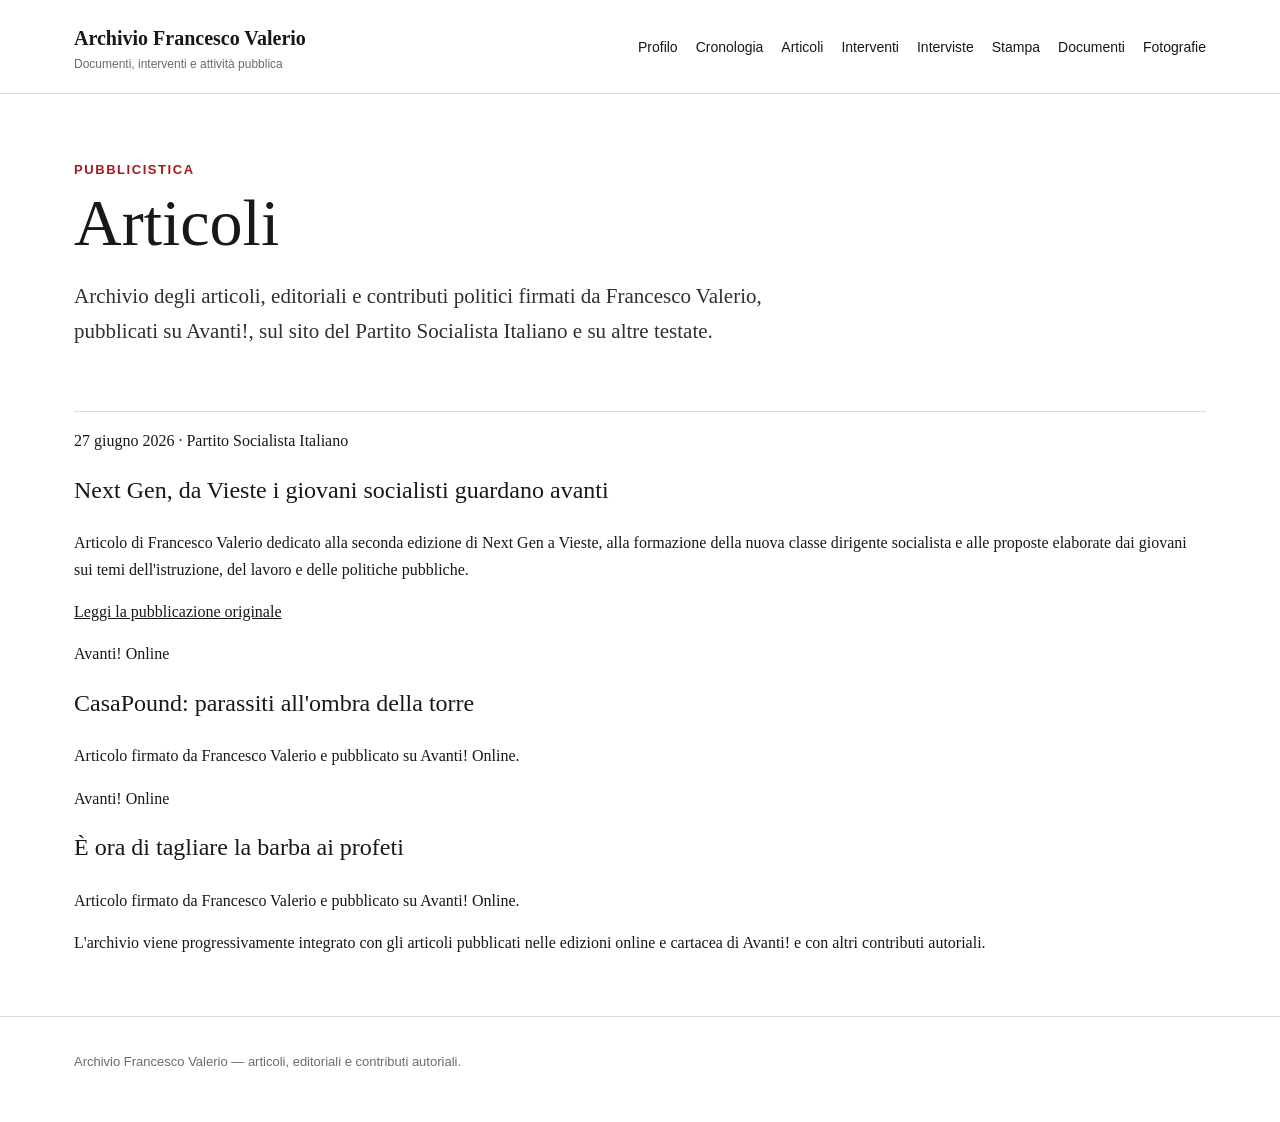
==== articoli/index.html @ 6c4c5256 "Create Francesco Valerio article archive" ====
<!DOCTYPE html>
<html lang="it">

<head>
  <meta charset="UTF-8">
  <meta name="viewport" content="width=device-width, initial-scale=1.0">

  <title>Articoli di Francesco Valerio | Archivio</title>

  <meta name="description"
        content="Archivio degli articoli, editoriali e contributi politici firmati da Francesco Valerio.">

  <meta name="robots" content="noindex,nofollow">

  <link rel="canonical"
        href="https://francescovalerioarchivio.github.io/articoli/">

  <meta property="og:title"
        content="Articoli di Francesco Valerio">

  <meta property="og:description"
        content="Articoli, editoriali e contributi politici firmati da Francesco Valerio.">

  <meta property="og:image"
        content="https://francescovalerioarchivio.github.io/assets/images/francesco-valerio.jpg">

  <link rel="stylesheet" href="/assets/css/style.css?v=6">

  <script type="application/ld+json">
  {
    "@context": "https://schema.org",
    "@type": "CollectionPage",
    "name": "Articoli di Francesco Valerio",
    "url": "https://francescovalerioarchivio.github.io/articoli/",
    "about": {
      "@type": "Person",
      "name": "Francesco Valerio",
      "url": "https://francescovalerioarchivio.github.io/profilo/"
    }
  }
  </script>

</head>

<body>

<header class="site-header">
  <div class="header-inner">

    <a class="brand" href="/">
      <strong>Archivio Francesco Valerio</strong>
      <span>Documenti, interventi e attività pubblica</span>
    </a>

    <nav aria-label="Navigazione principale">
      <a href="/profilo/">Profilo</a>
      <a href="/cronologia/">Cronologia</a>
      <a href="/articoli/">Articoli</a>
      <a href="/interventi/">Interventi</a>
      <a href="/interviste/">Interviste</a>
      <a href="/stampa/">Stampa</a>
      <a href="/documenti/">Documenti</a>
      <a href="/fotografie/">Fotografie</a>
    </nav>

  </div>
</header>

<main>

<section class="page-header">

  <p class="eyebrow">Pubblicistica</p>

  <h1>Articoli</h1>

  <p class="hero-description">
    Archivio degli articoli, editoriali e contributi politici
    firmati da Francesco Valerio, pubblicati su Avanti!,
    sul sito del Partito Socialista Italiano e su altre testate.
  </p>

</section>


<section class="article-archive">

  <article class="article-entry">

    <p class="article-meta">
      27 giugno 2026 · Partito Socialista Italiano
    </p>

    <h2>
      Next Gen, da Vieste i giovani socialisti guardano avanti
    </h2>

    <p>
      Articolo di Francesco Valerio dedicato alla seconda edizione
      di Next Gen a Vieste, alla formazione della nuova classe dirigente
      socialista e alle proposte elaborate dai giovani sui temi
      dell'istruzione, del lavoro e delle politiche pubbliche.
    </p>

    <a class="source-link"
       href="https://www.partitosocialista.it/next-gen-da-vieste-i-giovani-socialisti-guardano-avanti/"
       target="_blank"
       rel="noopener">
      Leggi la pubblicazione originale
    </a>

  </article>


  <article class="article-entry">

    <p class="article-meta">
      Avanti! Online
    </p>

    <h2>
      CasaPound: parassiti all'ombra della torre
    </h2>

    <p>
      Articolo firmato da Francesco Valerio e pubblicato
      su Avanti! Online.
    </p>

  </article>


  <article class="article-entry">

    <p class="article-meta">
      Avanti! Online
    </p>

    <h2>
      È ora di tagliare la barba ai profeti
    </h2>

    <p>
      Articolo firmato da Francesco Valerio e pubblicato
      su Avanti! Online.
    </p>

  </article>

</section>


<section class="article-note">

  <p>
    L'archivio viene progressivamente integrato con gli articoli
    pubblicati nelle edizioni online e cartacea di Avanti!
    e con altri contributi autoriali.
  </p>

</section>

</main>


<footer>

  <div class="footer-inner">
    Archivio Francesco Valerio — articoli, editoriali e contributi autoriali.
  </div>

</footer>

</body>
</html>
---- assets/css/style.css ----
:root {
  --rosso: #a71920;
  --nero: #181818;
  --testo: #303030;
  --grigio: #6b6b6b;
  --chiaro: #f7f6f3;
  --bordo: #dedbd5;
  --bianco: #ffffff;
  --max: 1180px;
}

* {
  box-sizing: border-box;
}

html {
  scroll-behavior: smooth;
}

body {
  margin: 0;
  background: var(--bianco);
  color: var(--nero);
  font-family: Georgia, "Times New Roman", serif;
  line-height: 1.65;
}

a {
  color: inherit;
}

img {
  max-width: 100%;
  display: block;
}

.site-header {
  background: var(--bianco);
  border-bottom: 1px solid var(--bordo);
}

.header-inner {
  max-width: var(--max);
  margin: 0 auto;
  padding: 22px 24px;
  display: flex;
  justify-content: space-between;
  align-items: center;
  gap: 30px;
}

.brand {
  text-decoration: none;
}

.brand strong {
  display: block;
  font-size: 20px;
}

.brand span {
  display: block;
  margin-top: 2px;
  color: var(--grigio);
  font: 12px Arial, sans-serif;
}

nav {
  display: flex;
  flex-wrap: wrap;
  gap: 18px;
}

nav a {
  text-decoration: none;
  font: 14px Arial, sans-serif;
}

nav a:hover {
  color: var(--rosso);
}

main {
  max-width: var(--max);
  margin: 0 auto;
  padding: 0 24px;
}

.hero {
  padding: 82px 0 72px;
  display: grid;
  grid-template-columns: 1.3fr .7fr;
  gap: 64px;
  align-items: center;
}

.eyebrow {
  margin: 0 0 14px;
  color: var(--rosso);
  font: bold 13px Arial, sans-serif;
  letter-spacing: .12em;
  text-transform: uppercase;
}

h1 {
  margin: 0 0 24px;
  font-size: clamp(46px, 7vw, 78px);
  line-height: .97;
  font-weight: normal;
}

h2 {
  margin-top: 0;
  font-weight: normal;
}

.hero-description {
  max-width: 720px;
  color: var(--testo);
  font-size: 21px;
}

.hero-figure {
  margin: 0;
}

.hero-photo {
  width: 100%;
  aspect-ratio: 4 / 5;
  object-fit: cover;
  object-position: center top;
  display: block;
  border: 1px solid var(--bordo);
}

.hero-figure figcaption {
  margin-top: 9px;
}

.section {
  padding: 56px 0;
  border-top: 1px solid var(--bordo);
}

.section h2 {
  margin-bottom: 12px;
  font-size: 34px;
}

.section-intro {
  max-width: 760px;
  margin-bottom: 32px;
  color: var(--grigio);
}

.grid {
  display: grid;
  grid-template-columns: repeat(3, 1fr);
  gap: 18px;
}

.card {
  min-height: 180px;
  padding: 26px;
  border: 1px solid var(--bordo);
  text-decoration: none;
}

.card:hover {
  border-color: var(--rosso);
}

.card h3 {
  margin: 0 0 10px;
  font-size: 22px;
  font-weight: normal;
}

.card p {
  margin: 0;
  color: var(--grigio);
  font: 14px/1.55 Arial, sans-serif;
}

.page-header {
  padding: 68px 0 42px;
  border-bottom: 1px solid var(--bordo);
}

.page-header h1 {
  font-size: clamp(42px, 6vw, 66px);
}

.page-content {
  max-width: 820px;
  padding: 46px 0 70px;
}

.page-content p,
.page-content li {
  font-size: 18px;
}

.meta {
  color: var(--grigio);
  font: 14px Arial, sans-serif;
}

footer {
  margin-top: 60px;
  border-top: 1px solid var(--bordo);
}

.footer-inner {
  max-width: var(--max);
  margin: 0 auto;
  padding: 35px 24px 50px;
  color: var(--grigio);
  font: 13px/1.5 Arial, sans-serif;
}

.profile-figure {
  margin: 0 0 38px;
}

.profile-photo {
  width: 100%;
  max-width: 520px;
  aspect-ratio: 4 / 5;
  object-fit: cover;
  object-position: center top;
  display: block;
  border: 1px solid var(--bordo);
}

.profile-figure figcaption {
  margin-top: 9px;
}

.photo-section {
  padding: 54px 0;
  border-top: 1px solid var(--bordo);
}

.photo-section-heading {
  max-width: 760px;
  margin-bottom: 32px;
}

.photo-section-heading h2 {
  margin: 0 0 10px;
  font-size: 34px;
  font-weight: normal;
}

.photo-section-heading p:not(.eyebrow) {
  margin: 0;
  color: var(--grigio);
}

.photo-grid {
  display: grid;
  grid-template-columns: repeat(2, 400px);
  gap: 42px 36px;
  justify-content: start;
}

.archive-photo img {
  width: 100%;
  max-width: 400px;
  height: auto;
  display: block;
  border: 1px solid var(--bordo);
  background: var(--chiaro);
}

.archive-photo figcaption {
  margin-top: 11px;
  color: var(--grigio);
  font: 14px/1.55 Arial, sans-serif;
}

.archive-photo figcaption strong {
  color: var(--nero);
  font-weight: 600;
}

@media (max-width: 820px) {
  .header-inner {
    display: block;
  }

  nav {
    margin-top: 20px;
  }

  .hero {
    grid-template-columns: 1fr;
    padding-top: 55px;
  }

  .grid {
    grid-template-columns: 1fr;
  }

  .photo-grid {
    grid-template-columns: 1fr;
  }

 .archive-photo img {
  width: 100%;
  max-width: 100%;
  height: auto;
}
}

/* FINAL PHOTO ARCHIVE OVERRIDE */

.photo-grid {
  display: grid;
  grid-template-columns: repeat(2, 400px);
  gap: 42px 36px;
  justify-content: start;
}

.archive-photo img {
  width: 100%;
  max-width: 400px;
  height: auto !important;
  aspect-ratio: auto !important;
  object-fit: contain !important;
  object-position: center;
  display: block;
  border: 1px solid var(--bordo);
  background: var(--chiaro);
}

@media (max-width: 820px) {
  .photo-grid {
    grid-template-columns: 1fr;
  }

  .archive-photo img {
    width: 100%;
    max-width: 100%;
    height: auto !important;
    aspect-ratio: auto !important;
    object-fit: contain !important;
  }
}
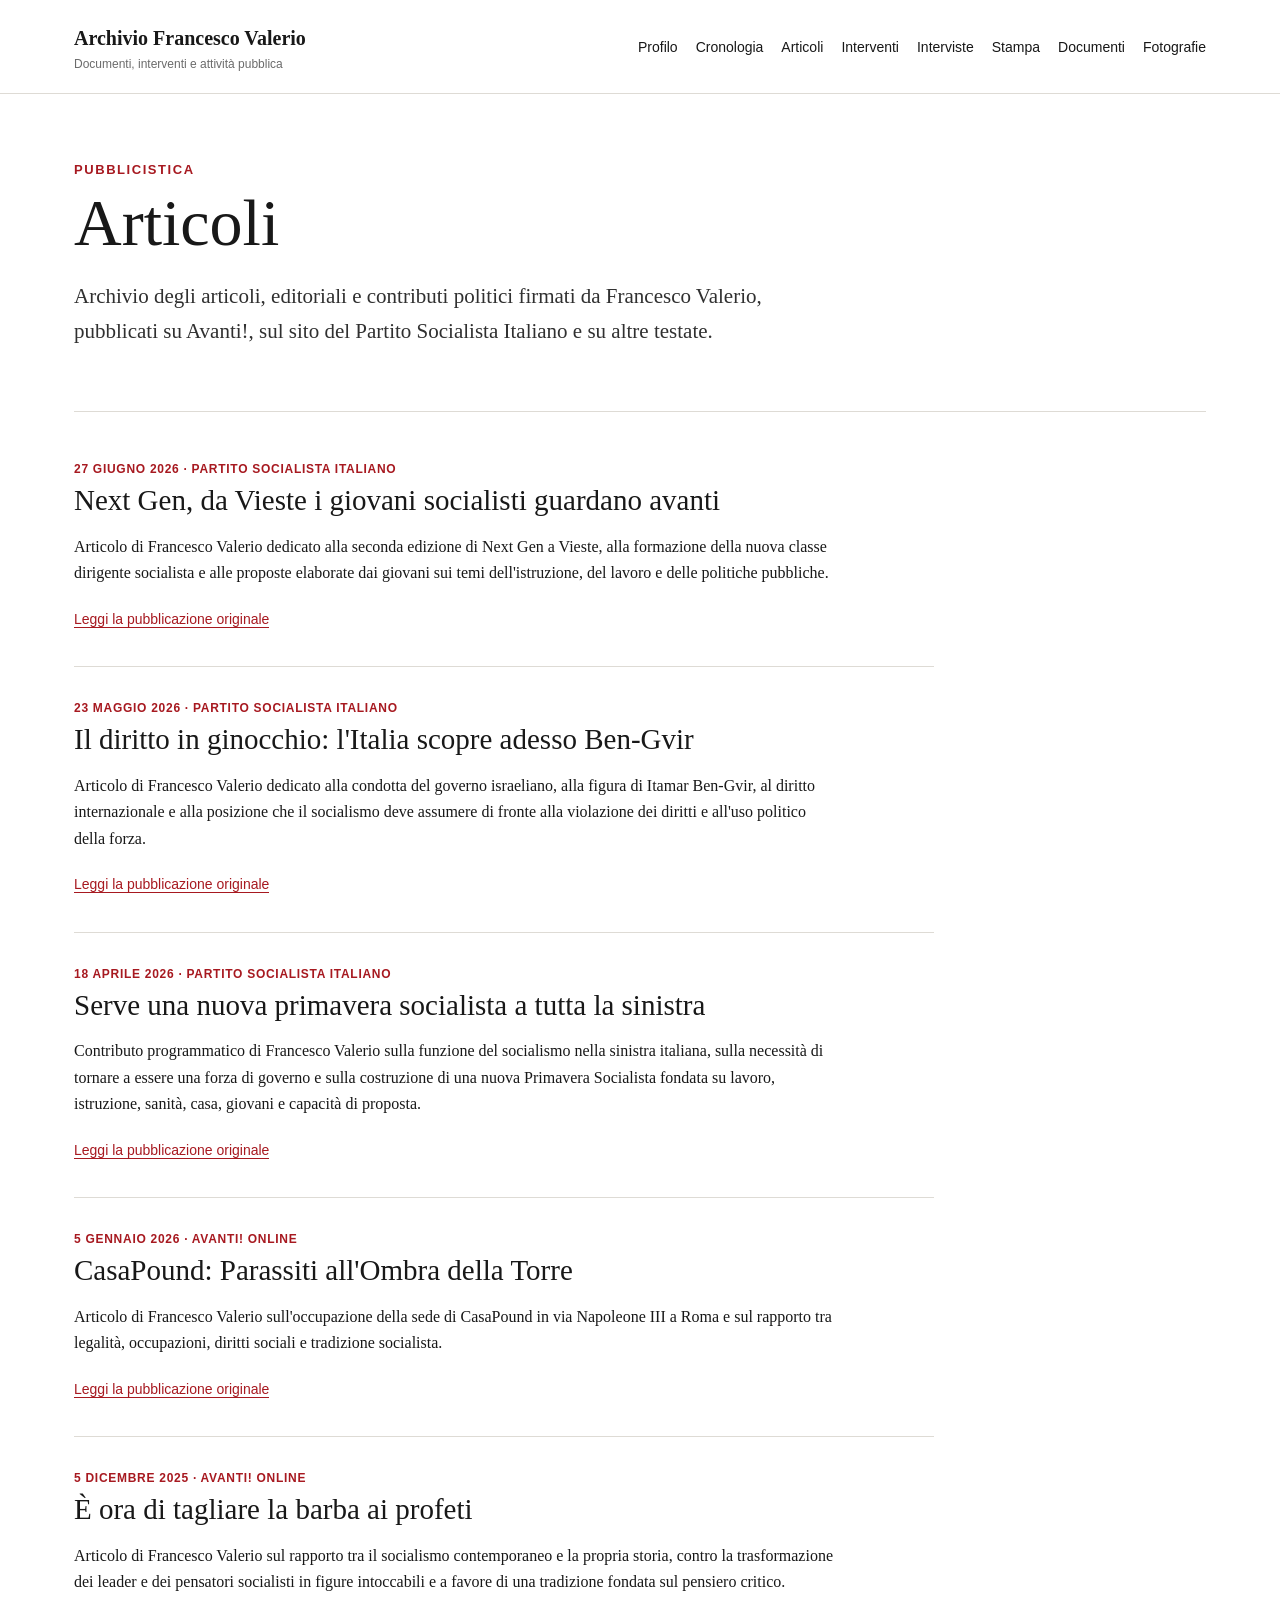
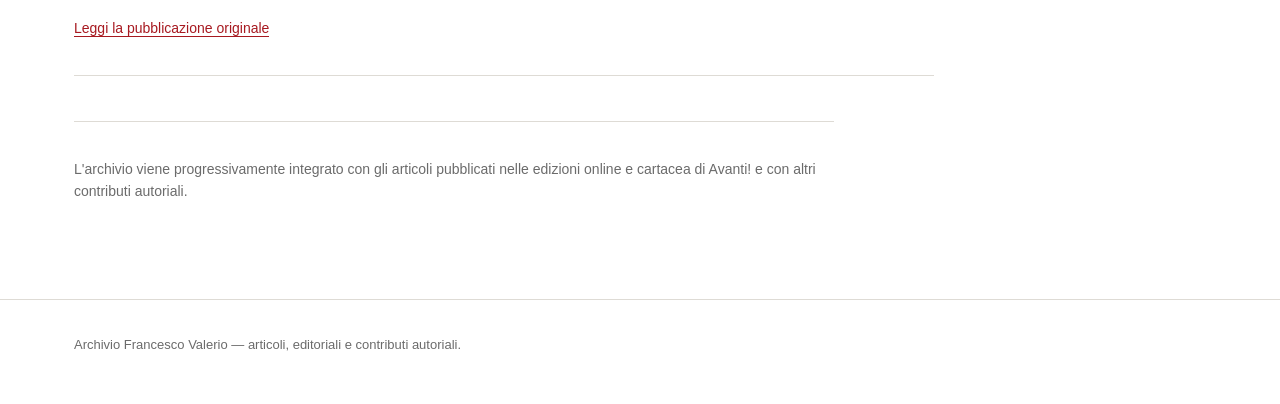
==== commit bd3ba4a6: "Complete Francesco Valerio article archive" ====
--- a/articoli/index.html
+++ b/articoli/index.html
@@ -103,37 +103,100 @@
     </p>
 
     <a class="source-link"
-       href="https://www.partitosocialista.it/next-gen-da-vieste-i-giovani-socialisti-guardano-avanti/"
-       target="_blank"
-       rel="noopener">
-      Leggi la pubblicazione originale
-    </a>
-
-  </article>
-
-
-  <article class="article-entry">
-
-    <p class="article-meta">
-      Avanti! Online
-    </p>
-
-    <h2>
-      CasaPound: parassiti all'ombra della torre
-    </h2>
-
-    <p>
-      Articolo firmato da Francesco Valerio e pubblicato
-      su Avanti! Online.
-    </p>
-
-  </article>
-
-
-  <article class="article-entry">
-
-    <p class="article-meta">
-      Avanti! Online
+       href="https://www.partitosocialista.it/next-gen-da-vieste-i-giovani-socialisti-guardano-avanti/?utm_source=chatgpt.com"
+       target="_blank"
+       rel="noopener">
+      Leggi la pubblicazione originale
+    </a>
+
+  </article>
+
+
+  <article class="article-entry">
+
+    <p class="article-meta">
+      23 maggio 2026 · Partito Socialista Italiano
+    </p>
+
+    <h2>
+      Il diritto in ginocchio: l'Italia scopre adesso Ben-Gvir
+    </h2>
+
+    <p>
+      Articolo di Francesco Valerio dedicato alla condotta del governo
+      israeliano, alla figura di Itamar Ben-Gvir, al diritto internazionale
+      e alla posizione che il socialismo deve assumere di fronte
+      alla violazione dei diritti e all'uso politico della forza.
+    </p>
+
+    <a class="source-link"
+       href="https://www.partitosocialista.it/il-diritto-in-ginocchio-litalia-scopre-adesso-ben-gvir/?utm_source=chatgpt.com"
+       target="_blank"
+       rel="noopener">
+      Leggi la pubblicazione originale
+    </a>
+
+  </article>
+
+
+  <article class="article-entry">
+
+    <p class="article-meta">
+      18 aprile 2026 · Partito Socialista Italiano
+    </p>
+
+    <h2>
+      Serve una nuova primavera socialista a tutta la sinistra
+    </h2>
+
+    <p>
+      Contributo programmatico di Francesco Valerio sulla funzione
+      del socialismo nella sinistra italiana, sulla necessità di tornare
+      a essere una forza di governo e sulla costruzione di una nuova
+      Primavera Socialista fondata su lavoro, istruzione, sanità,
+      casa, giovani e capacità di proposta.
+    </p>
+
+    <a class="source-link"
+       href="https://www.partitosocialista.it/serve-una-nuova-primavera-socialista-a-tutta-la-sinistra/?utm_source=chatgpt.com"
+       target="_blank"
+       rel="noopener">
+      Leggi la pubblicazione originale
+    </a>
+
+  </article>
+
+
+  <article class="article-entry">
+
+    <p class="article-meta">
+      5 gennaio 2026 · Avanti! Online
+    </p>
+
+    <h2>
+      CasaPound: Parassiti all'Ombra della Torre
+    </h2>
+
+    <p>
+      Articolo di Francesco Valerio sull'occupazione della sede
+      di CasaPound in via Napoleone III a Roma e sul rapporto
+      tra legalità, occupazioni, diritti sociali e tradizione socialista.
+    </p>
+
+    <a class="source-link"
+       href="https://avantionline.it/casapound-parassiti-allombra-della-torre/?utm_source=chatgpt.com"
+       target="_blank"
+       rel="noopener">
+      Leggi la pubblicazione originale
+    </a>
+
+  </article>
+
+
+  <article class="article-entry">
+
+    <p class="article-meta">
+      5 dicembre 2025 · Avanti! Online
     </p>
 
     <h2>
@@ -141,14 +204,22 @@
     </h2>
 
     <p>
-      Articolo firmato da Francesco Valerio e pubblicato
-      su Avanti! Online.
-    </p>
+      Articolo di Francesco Valerio sul rapporto tra il socialismo
+      contemporaneo e la propria storia, contro la trasformazione
+      dei leader e dei pensatori socialisti in figure intoccabili
+      e a favore di una tradizione fondata sul pensiero critico.
+    </p>
+
+    <a class="source-link"
+       href="https://avantionline.it/e-ora-di-tagliare-la-barba-ai-profeti/?utm_source=chatgpt.com"
+       target="_blank"
+       rel="noopener">
+      Leggi la pubblicazione originale
+    </a>
 
   </article>
 
 </section>
-
 
 <section class="article-note">
 
--- a/assets/css/style.css
+++ b/assets/css/style.css
@@ -348,3 +348,60 @@
     object-fit: contain !important;
   }
 }
+
+/* ARTICLE ARCHIVE */
+
+.article-archive {
+  max-width: 860px;
+  padding: 50px 0 25px;
+}
+
+.article-entry {
+  padding: 34px 0;
+  border-bottom: 1px solid var(--bordo);
+}
+
+.article-entry:first-child {
+  padding-top: 0;
+}
+
+.article-entry h2 {
+  margin: 7px 0 14px;
+  font-size: 29px;
+  line-height: 1.2;
+  font-weight: normal;
+}
+
+.article-entry p {
+  max-width: 760px;
+}
+
+.article-meta {
+  margin: 0;
+  color: var(--rosso);
+  font: bold 12px Arial, sans-serif;
+  letter-spacing: .06em;
+  text-transform: uppercase;
+}
+
+.source-link {
+  display: inline-block;
+  margin-top: 8px;
+  color: var(--rosso);
+  font: 14px Arial, sans-serif;
+  text-decoration: none;
+  border-bottom: 1px solid var(--rosso);
+}
+
+.source-link:hover {
+  opacity: .7;
+}
+
+.article-note {
+  max-width: 760px;
+  margin: 20px 0 60px;
+  padding: 22px 0;
+  color: var(--grigio);
+  border-top: 1px solid var(--bordo);
+  font: 14px/1.6 Arial, sans-serif;
+}
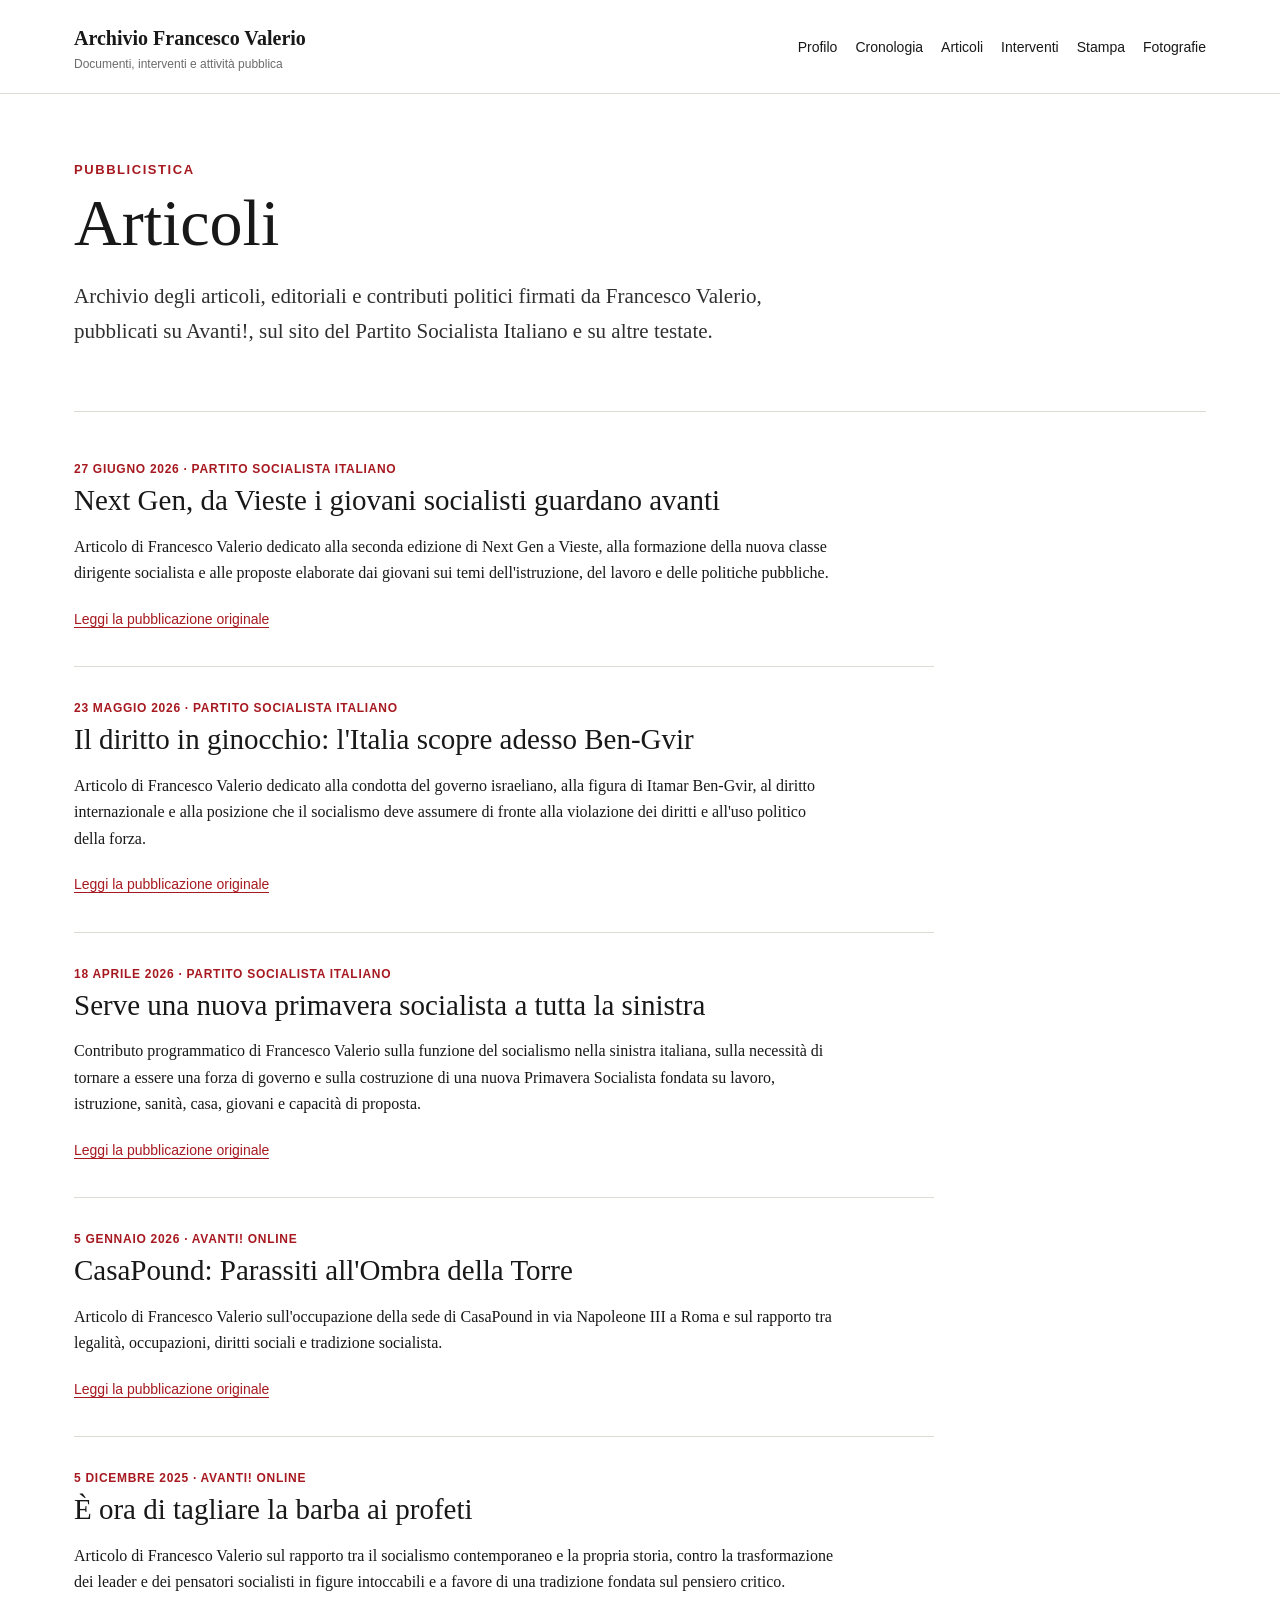
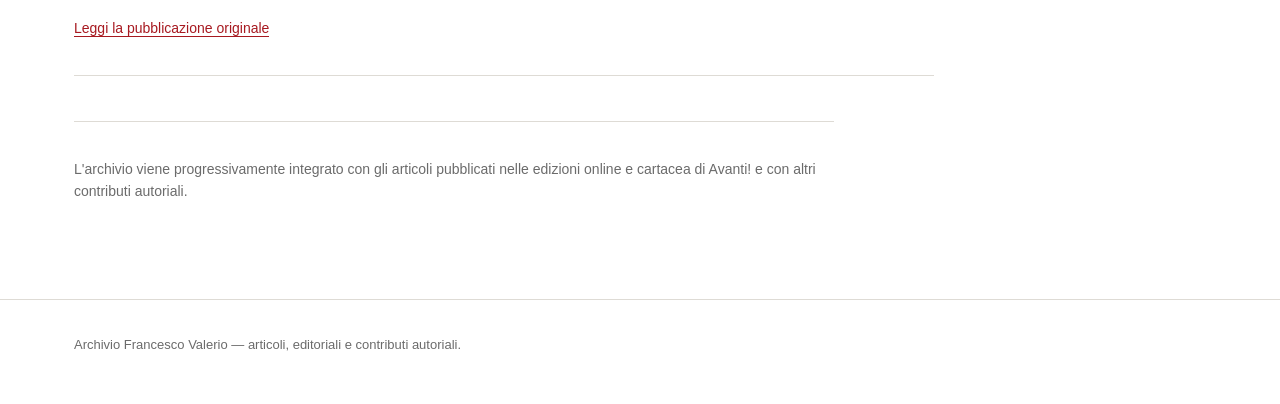
==== commit fddf96ab: "Update index.html" ====
--- a/articoli/index.html
+++ b/articoli/index.html
@@ -57,9 +57,7 @@
       <a href="/cronologia/">Cronologia</a>
       <a href="/articoli/">Articoli</a>
       <a href="/interventi/">Interventi</a>
-      <a href="/interviste/">Interviste</a>
       <a href="/stampa/">Stampa</a>
-      <a href="/documenti/">Documenti</a>
       <a href="/fotografie/">Fotografie</a>
     </nav>
 
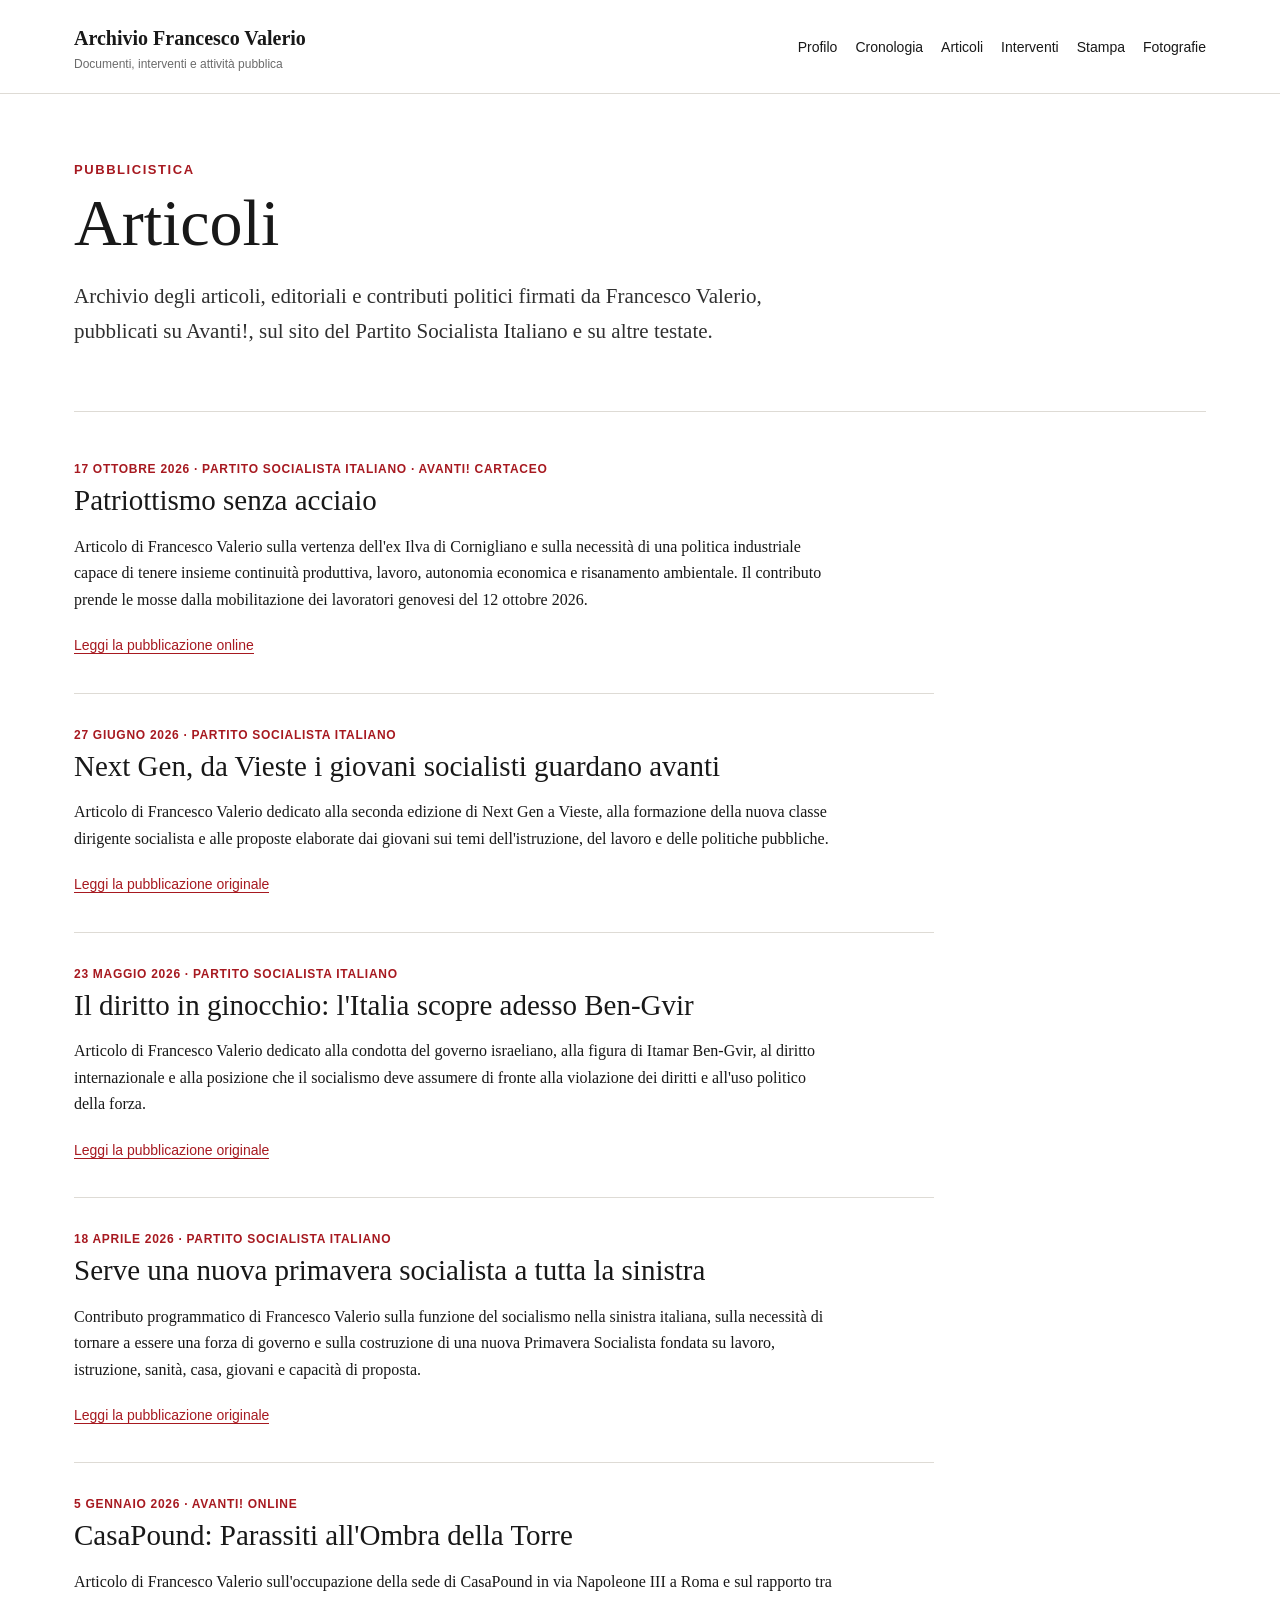
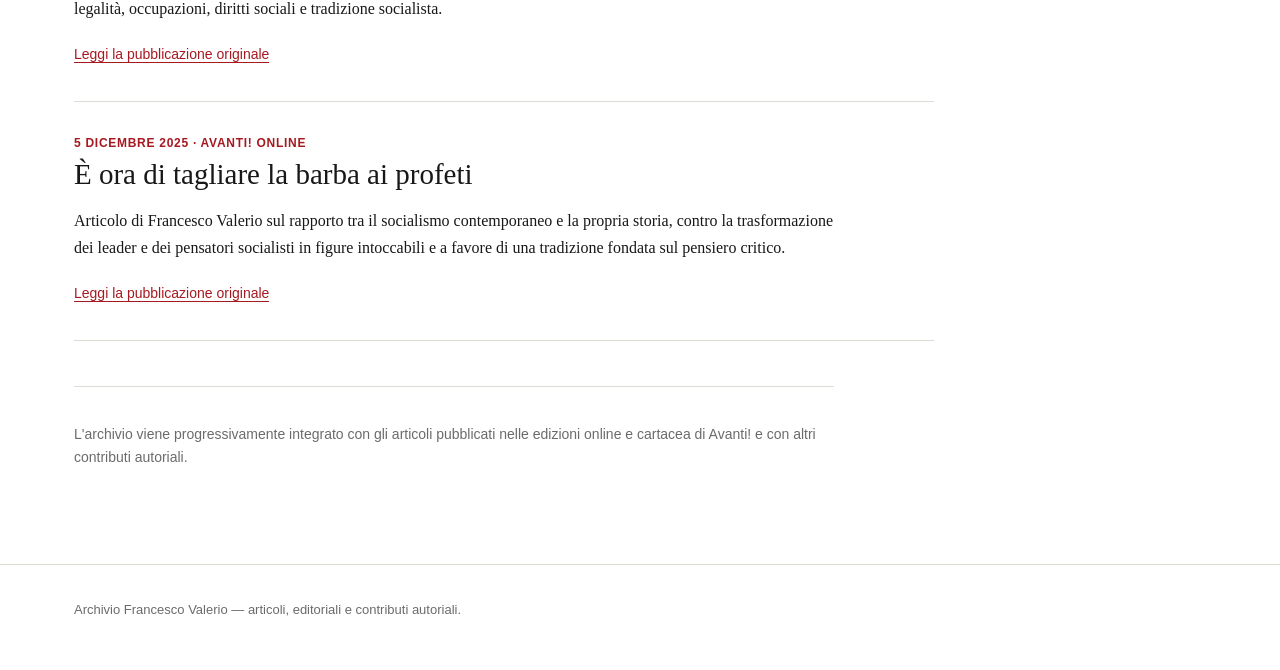
==== commit 13adac0e: "Add Patriottismo senza acciaio" ====
--- a/articoli/index.html
+++ b/articoli/index.html
@@ -10,7 +10,7 @@
   <meta name="description"
         content="Archivio degli articoli, editoriali e contributi politici firmati da Francesco Valerio.">
 
-  <meta name="robots" content="noindex,nofollow">
+  <meta name="robots" content="index,follow,max-image-preview:large">
 
   <link rel="canonical"
         href="https://francescovalerioarchivio.github.io/articoli/">
@@ -82,7 +82,33 @@
 
 
 <section class="article-archive">
-
+<article class="article-entry">
+
+  <p class="article-meta">
+    17 ottobre 2026 · Partito Socialista Italiano · Avanti! cartaceo
+  </p>
+
+  <h2>
+    Patriottismo senza acciaio
+  </h2>
+
+  <p>
+    Articolo di Francesco Valerio sulla vertenza dell'ex Ilva
+    di Cornigliano e sulla necessità di una politica industriale
+    capace di tenere insieme continuità produttiva, lavoro,
+    autonomia economica e risanamento ambientale.
+    Il contributo prende le mosse dalla mobilitazione
+    dei lavoratori genovesi del 12 ottobre 2026.
+  </p>
+
+  <a class="source-link"
+     href="https://www.partitosocialista.it/patriottismo-senza-acciaio/"
+     target="_blank"
+     rel="noopener">
+    Leggi la pubblicazione online
+  </a>
+
+</article>
   <article class="article-entry">
 
     <p class="article-meta">
